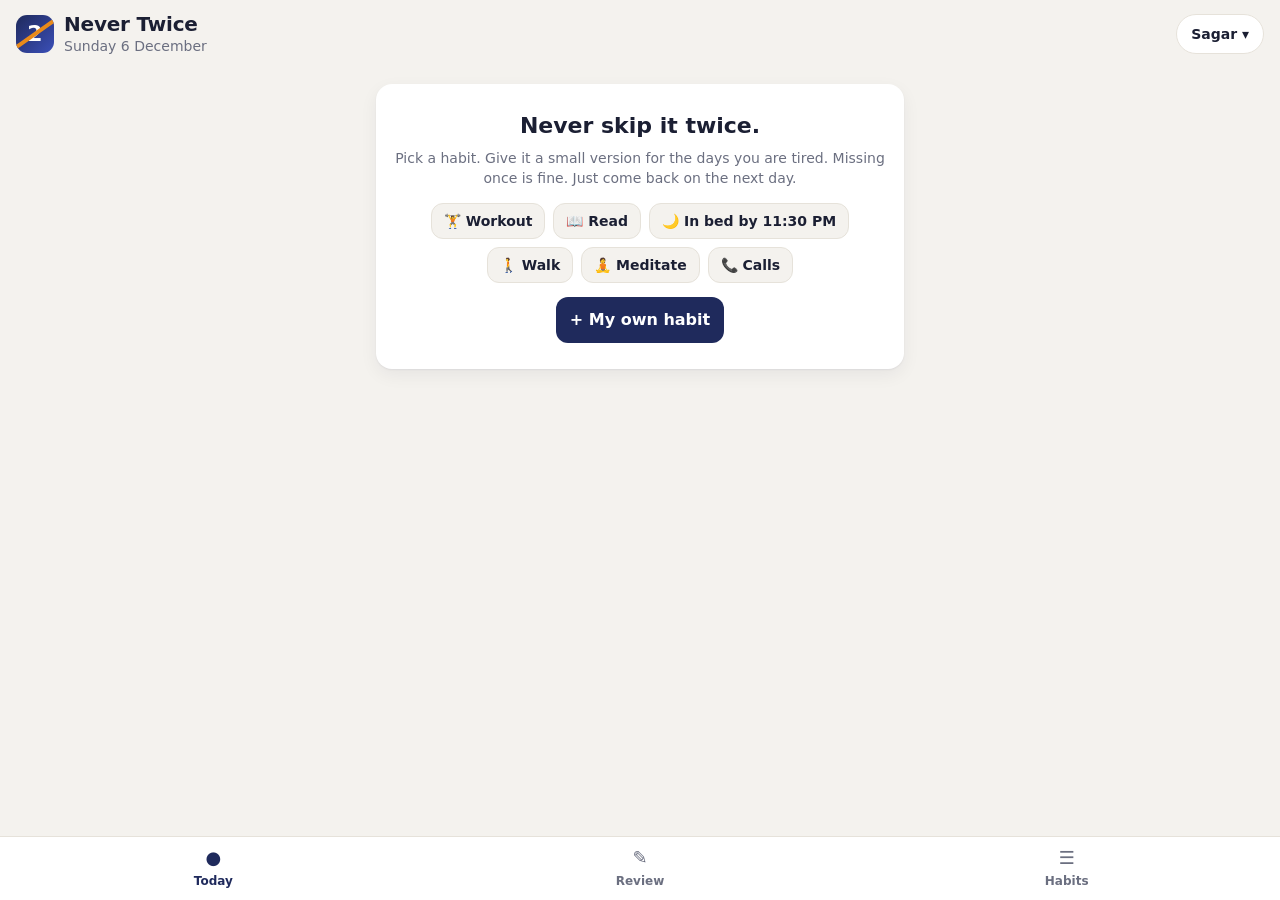
==== index.html @ 76607e94 "Never Twice: habit app built on one rule — never skip it twice Co-Authored-By: Claude Opus 5.5 <nore" ====
<!DOCTYPE html>
<html lang="en">
<head>
  <meta charset="UTF-8">
  <meta name="viewport" content="width=device-width, initial-scale=1, viewport-fit=cover">
  <title>Never Twice</title>
  <meta name="description" content="A habit tracker built on one rule: never skip it twice.">
  <meta name="theme-color" content="#1f2a5c">
  <link rel="manifest" href="manifest.json">
  <link rel="icon" href="icons/icon.svg" type="image/svg+xml">
  <link rel="apple-touch-icon" href="icons/icon-192.png">
  <meta name="apple-mobile-web-app-capable" content="yes">
  <meta name="apple-mobile-web-app-title" content="Never Twice">
  <link rel="stylesheet" href="styles.css">
</head>
<body>
  <header class="top">
    <div class="brand">
      <span class="logo" aria-hidden="true">2<i></i></span>
      <div>
        <h1>Never Twice</h1>
        <p id="today-label" class="muted"></p>
      </div>
    </div>
    <button id="person-btn" class="chip" aria-label="Switch person"></button>
  </header>

  <main>
    <!-- TODAY -->
    <section id="view-today" class="view">
      <div id="review-nudge"></div>
      <div id="today-summary" class="summary"></div>
      <div id="today-list"></div>
      <div id="rest-list"></div>
    </section>

    <!-- REVIEW -->
    <section id="view-review" class="view" hidden>
      <div class="week-nav">
        <button class="icon-btn" id="wk-prev" aria-label="Previous week">‹</button>
        <div><h2 id="wk-title">Weekly review</h2><p id="wk-range" class="muted"></p></div>
        <button class="icon-btn" id="wk-next" aria-label="Next week">›</button>
      </div>
      <p class="hint">Fifteen minutes. Three questions. Then put the comeback on your calendar.</p>

      <div class="card q">
        <div class="qn">1</div>
        <h3>What did I commit to this week?</h3>
        <div id="rv-commit"></div>
        <textarea id="rv-commit-note" rows="2" placeholder="Anything else you promised yourself this week"></textarea>
      </div>

      <div class="card q">
        <div class="qn warn">2</div>
        <h3>What did I miss twice?</h3>
        <div id="rv-twice"></div>
        <textarea id="rv-twice-note" rows="2" placeholder="What got in the way?"></textarea>
      </div>

      <div class="card q">
        <div class="qn">3</div>
        <h3>What needs to change?</h3>
        <textarea id="rv-change" rows="3" placeholder="One change for next week. Make it small."></textarea>
      </div>

      <div class="card q comeback-plan">
        <div class="qn go">↺</div>
        <h3>Put the comeback on the calendar</h3>
        <label>Habit <select id="cb-habit"></select></label>
        <label>Small version <input id="cb-small" type="text" placeholder="e.g. 10-minute workout"></label>
        <div class="row2">
          <label>Day <input id="cb-date" type="date"></label>
          <label>Time <input id="cb-time" type="time" value="07:00"></label>
        </div>
        <div class="row2">
          <a id="cb-gcal" class="btn ghost" target="_blank" rel="noopener">Google Calendar</a>
          <button id="cb-ics" class="btn ghost">Calendar file (.ics)</button>
        </div>
      </div>

      <button id="rv-save" class="btn primary wide">Save this review</button>
      <p id="rv-saved" class="muted center"></p>

      <h3 class="section-title">Past reviews</h3>
      <div id="rv-history"></div>
    </section>

    <!-- HABITS -->
    <section id="view-habits" class="view" hidden>
      <div class="rule card">
        <p class="rule-big">Never skip it twice.</p>
        <p class="muted">You will miss sometimes. The first miss is an accident. The second one is a choice. When you come back, start with the small version.</p>
      </div>
      <div class="section-head">
        <h3 class="section-title">Your habits</h3>
        <button id="add-habit" class="btn primary small">+ Add</button>
      </div>
      <div id="habit-list"></div>

      <h3 class="section-title">Stats</h3>
      <div id="stats" class="stats"></div>

      <h3 class="section-title">Backup</h3>
      <div class="card">
        <p class="muted">Your data stays on this phone. Save a backup now and then.</p>
        <div class="row2">
          <button id="export" class="btn ghost">Save backup</button>
          <label class="btn ghost file">Load backup<input id="import" type="file" accept="application/json,.json" hidden></label>
        </div>
      </div>
      <p class="muted center tiny" id="version"></p>
    </section>
  </main>

  <nav class="tabs" role="tablist">
    <button data-view="today" class="active"><span>●</span>Today</button>
    <button data-view="review"><span>✎</span>Review</button>
    <button data-view="habits"><span>☰</span>Habits</button>
  </nav>

  <!-- bottom sheet -->
  <div id="sheet-bg" class="sheet-bg" hidden></div>
  <div id="sheet" class="sheet" hidden role="dialog" aria-modal="true"></div>
  <div id="toast" class="toast" hidden></div>

  <script src="app.js"></script>
</body>
</html>
---- styles.css ----
:root {
  --bg: #f4f2ee;
  --card: #ffffff;
  --ink: #1b1f33;
  --muted: #6b6f80;
  --line: #e6e2da;
  --navy: #1f2a5c;
  --navy-2: #34418a;
  --done: #1f9d6b;
  --done-soft: #d8f3e7;
  --small: #2fa3b5;
  --small-soft: #d7f0f4;
  --amber: #e88a1a;
  --amber-soft: #fff1dc;
  --red: #d64545;
  --red-soft: #fde4e4;
  --shadow: 0 1px 2px rgba(20, 24, 50, .06), 0 6px 18px rgba(20, 24, 50, .06);
  --r: 16px;
  color-scheme: light;
}
@media (prefers-color-scheme: dark) {
  :root {
    --bg: #11131c; --card: #1b1e2b; --ink: #eceef6; --muted: #9a9fb3; --line: #2c3042;
    --navy: #8fa2ff; --navy-2: #b4c0ff;
    --done-soft: #143a2c; --small-soft: #12343b; --amber-soft: #3a2a12; --red-soft: #3d1b1f;
    --shadow: 0 1px 2px rgba(0,0,0,.3);
    color-scheme: dark;
  }
}
* { box-sizing: border-box; }
html, body { margin: 0; }
body {
  font: 16px/1.45 system-ui, -apple-system, "Segoe UI", Roboto, sans-serif;
  background: var(--bg); color: var(--ink);
  padding-bottom: calc(76px + env(safe-area-inset-bottom));
  -webkit-tap-highlight-color: transparent;
}
[hidden] { display: none !important; }
h1, h2, h3 { margin: 0; line-height: 1.2; }
h1 { font-size: 20px; letter-spacing: -.01em; }
h2 { font-size: 18px; }
h3 { font-size: 16px; }
.muted { color: var(--muted); margin: 0; font-size: 14px; }
.tiny { font-size: 12px; margin-top: 16px; }
.center { text-align: center; }
.hint { color: var(--muted); font-size: 14px; margin: 4px 0 14px; }

/* header */
.top {
  position: sticky; top: 0; z-index: 5;
  display: flex; align-items: center; justify-content: space-between; gap: 12px;
  padding: calc(12px + env(safe-area-inset-top)) 16px 12px;
  background: color-mix(in srgb, var(--bg) 88%, transparent);
  backdrop-filter: blur(10px); -webkit-backdrop-filter: blur(10px);
}
.brand { display: flex; align-items: center; gap: 10px; }
.logo {
  position: relative; width: 38px; height: 38px; border-radius: 11px;
  background: linear-gradient(135deg, #1f2a5c, #3b4fb8); color: #fff;
  display: grid; place-items: center; font-weight: 800; font-size: 22px; overflow: hidden;
}
.logo i { position: absolute; width: 46px; height: 4px; background: var(--amber); transform: rotate(-35deg); border-radius: 2px; }
.chip {
  border: 1px solid var(--line); background: var(--card); color: var(--ink);
  border-radius: 999px; padding: 8px 14px; font: inherit; font-size: 14px; font-weight: 600; min-height: 40px;
}

main { padding: 4px 16px 16px; max-width: 560px; margin: 0 auto; }

/* cards */
.card {
  background: var(--card); border-radius: var(--r); box-shadow: var(--shadow);
  padding: 16px; margin-bottom: 12px; position: relative;
}
.summary { display: flex; gap: 10px; margin-bottom: 12px; }
.summary .tile { flex: 1; background: var(--card); border-radius: 14px; padding: 12px; box-shadow: var(--shadow); }
.tile b { display: block; font-size: 22px; letter-spacing: -.02em; }
.tile span { font-size: 12px; color: var(--muted); }

.habit { border-left: 5px solid var(--line); }
.habit.ok { border-left-color: var(--navy-2); }
.habit.done { border-left-color: var(--done); }
.habit.comeback { border-left-color: var(--amber); background: linear-gradient(0deg, var(--card), var(--card)) padding-box; }
.habit.twice { border-left-color: var(--red); }
.h-top { display: flex; align-items: center; gap: 10px; }
.h-emoji { font-size: 26px; width: 40px; height: 40px; display: grid; place-items: center; border-radius: 12px; background: var(--bg); flex: none; }
.h-name { font-weight: 700; }
.h-sub { font-size: 13px; color: var(--muted); }
.badge { margin-left: auto; font-size: 12px; font-weight: 700; padding: 4px 9px; border-radius: 999px; white-space: nowrap; }
.badge.ok { background: var(--bg); color: var(--muted); }
.badge.done { background: var(--done-soft); color: var(--done); }
.badge.small { background: var(--small-soft); color: var(--small); }
.badge.comeback { background: var(--amber-soft); color: var(--amber); }
.badge.twice { background: var(--red-soft); color: var(--red); }
.msg { margin: 12px 0 0; font-size: 14px; padding: 10px 12px; border-radius: 12px; }
.msg.comeback { background: var(--amber-soft); }
.msg.twice { background: var(--red-soft); }
.msg.back { background: var(--done-soft); }

.dots { display: flex; gap: 3px; margin-top: 12px; flex-wrap: wrap; align-items: center; }
.dot {
  width: 18px; height: 18px; border-radius: 50%; border: 0; padding: 0; cursor: pointer;
  background: var(--line); position: relative;
}
.dot.full { background: var(--done); }
.dot.small { background: var(--small-soft); box-shadow: inset 0 0 0 3px var(--small); }
.dot.miss { background: transparent; box-shadow: inset 0 0 0 2px var(--red); }
.dot.miss.second { background: var(--red); }
.dot.open { background: transparent; border: 2px dashed var(--muted); }
.dots .lbl { font-size: 11px; color: var(--muted); flex-basis: 100%; margin-top: 2px; }

.actions { display: flex; flex-wrap: wrap; gap: 8px; margin-top: 12px; }
.btn {
  appearance: none; border: 0; border-radius: 12px; font: inherit; font-weight: 600;
  padding: 11px 14px; min-height: 44px; cursor: pointer; text-decoration: none;
  display: inline-flex; align-items: center; justify-content: center; gap: 6px; text-align: center;
}
.btn.primary { background: var(--navy); color: #fff; }
@media (prefers-color-scheme: dark) { .btn.primary { color: #11131c; } }
.btn.done { background: var(--done); color: #fff; }
.btn.amber { background: var(--amber); color: #fff; }
.btn.ghost { background: var(--bg); color: var(--ink); border: 1px solid var(--line); }
.btn.link { background: none; color: var(--muted); padding: 11px 6px; font-weight: 500; }
.btn.danger { background: var(--red-soft); color: var(--red); }
.btn.small { min-height: 36px; padding: 7px 12px; font-size: 14px; }
.btn.wide { width: 100%; }
.btn:active { transform: scale(.98); }
.actions .grow { flex: 1 1 160px; }

.section-title { margin: 22px 0 10px; font-size: 13px; text-transform: uppercase; letter-spacing: .06em; color: var(--muted); }
.section-head { display: flex; align-items: center; justify-content: space-between; }
.section-head .section-title { margin-bottom: 10px; }
.rest .h-emoji { font-size: 20px; width: 32px; height: 32px; }
.rest { padding: 12px 14px; }

.nudge {
  background: linear-gradient(135deg, #1f2a5c, #3b4fb8); color: #fff; border-radius: var(--r);
  padding: 14px 16px; margin-bottom: 12px; display: flex; gap: 12px; align-items: center;
}
.nudge p { margin: 2px 0 0; font-size: 14px; opacity: .85; }
.nudge .btn { background: #fff; color: #1f2a5c; margin-left: auto; flex: none; }

.empty { text-align: center; padding: 26px 18px; }
.empty .big { font-size: 22px; font-weight: 800; margin: 0 0 6px; }
.sugs { display: flex; flex-wrap: wrap; gap: 8px; justify-content: center; margin-top: 14px; }

/* review */
.week-nav { display: flex; align-items: center; gap: 10px; margin-top: 6px; }
.week-nav > div { flex: 1; text-align: center; }
.icon-btn { width: 44px; height: 44px; border-radius: 12px; border: 1px solid var(--line); background: var(--card); color: var(--ink); font-size: 22px; cursor: pointer; }
.icon-btn:disabled { opacity: .35; }
.q { padding-left: 56px; }
.qn {
  position: absolute; left: 14px; top: 14px; width: 30px; height: 30px; border-radius: 50%;
  background: var(--navy); color: #fff; display: grid; place-items: center; font-weight: 800; font-size: 15px;
}
@media (prefers-color-scheme: dark) { .qn { color: #11131c; } }
.qn.warn { background: var(--red); color: #fff; }
.qn.go { background: var(--done); color: #fff; }
.q h3 { margin: 4px 0 10px; }
textarea, input, select {
  width: 100%; font: inherit; color: var(--ink); background: var(--bg);
  border: 1px solid var(--line); border-radius: 12px; padding: 10px 12px; min-height: 44px;
}
textarea { resize: vertical; margin-top: 8px; }
label { display: block; font-size: 13px; color: var(--muted); margin-bottom: 10px; }
label > input, label > select { margin-top: 4px; }
.row2 { display: flex; gap: 10px; }
.row2 > * { flex: 1; }
.rv-row { display: flex; flex-wrap: wrap; align-items: center; gap: 4px 8px; padding: 8px 0; border-bottom: 1px solid var(--line); font-size: 14px; }
.rv-row:last-child { border-bottom: 0; }
.rv-row .n { flex-basis: 100%; color: var(--muted); font-size: 13px; display: flex; flex-wrap: wrap; gap: 4px; align-items: center; }
main { overflow-x: hidden; }
.pill { font-size: 12px; font-weight: 700; padding: 2px 8px; border-radius: 999px; }
.pill.full { background: var(--done-soft); color: var(--done); }
.pill.small { background: var(--small-soft); color: var(--small); }
.pill.miss { background: var(--red-soft); color: var(--red); }
.good { color: var(--done); font-size: 14px; margin: 0; font-weight: 600; }
.past { font-size: 14px; }
.past b { display: block; margin-bottom: 4px; }
.past p { margin: 4px 0; }
.past .k { color: var(--muted); font-size: 12px; text-transform: uppercase; letter-spacing: .05em; }

/* habits */
.rule { background: linear-gradient(135deg, #1f2a5c, #3b4fb8); color: #fff; }
.rule .muted { color: rgba(255,255,255,.8); }
.rule-big { font-size: 24px; font-weight: 800; margin: 0 0 6px; letter-spacing: -.02em; }
.hrow { display: flex; align-items: center; gap: 10px; cursor: pointer; }
.hrow .h-sub { font-size: 12px; }
.stats { display: grid; grid-template-columns: 1fr 1fr; gap: 10px; }
.stats .tile { background: var(--card); border-radius: 14px; padding: 12px; box-shadow: var(--shadow); }
.file { position: relative; }

/* tabs */
.tabs {
  position: fixed; left: 0; right: 0; bottom: 0; z-index: 6;
  display: flex; background: var(--card); border-top: 1px solid var(--line);
  padding-bottom: env(safe-area-inset-bottom);
}
.tabs button {
  flex: 1; border: 0; background: none; color: var(--muted); font: inherit; font-size: 12px; font-weight: 600;
  padding: 8px 0 10px; min-height: 58px; display: flex; flex-direction: column; align-items: center; gap: 2px; cursor: pointer;
}
.tabs button span { font-size: 18px; }
.tabs button.active { color: var(--navy); }

/* sheet */
.sheet-bg { position: fixed; inset: 0; background: rgba(10, 12, 25, .45); z-index: 20; }
.sheet {
  position: fixed; left: 0; right: 0; bottom: 0; z-index: 21; max-height: 88vh; overflow: auto;
  background: var(--card); border-radius: 20px 20px 0 0; padding: 18px 16px calc(18px + env(safe-area-inset-bottom));
  max-width: 560px; margin: 0 auto; animation: up .2s ease-out;
}
@keyframes up { from { transform: translateY(30px); opacity: 0; } }
.sheet h2 { margin-bottom: 12px; }
.daypick { display: flex; gap: 6px; margin: 4px 0 12px; }
.daypick button {
  flex: 1; min-height: 42px; border-radius: 10px; border: 1px solid var(--line); background: var(--bg);
  color: var(--ink); font: inherit; font-size: 13px; font-weight: 600; cursor: pointer; padding: 0;
}
.daypick button.on { background: var(--navy); color: #fff; border-color: var(--navy); }
@media (prefers-color-scheme: dark) { .daypick button.on { color: #11131c; } }
.quick { display: flex; gap: 6px; flex-wrap: wrap; margin-bottom: 14px; }
.stack { display: grid; gap: 8px; }

.toast {
  position: fixed; left: 50%; bottom: calc(86px + env(safe-area-inset-bottom)); transform: translateX(-50%);
  background: var(--ink); color: var(--bg); padding: 11px 16px; border-radius: 12px; font-size: 14px; font-weight: 600;
  z-index: 30; max-width: calc(100% - 32px); text-align: center; box-shadow: var(--shadow);
}
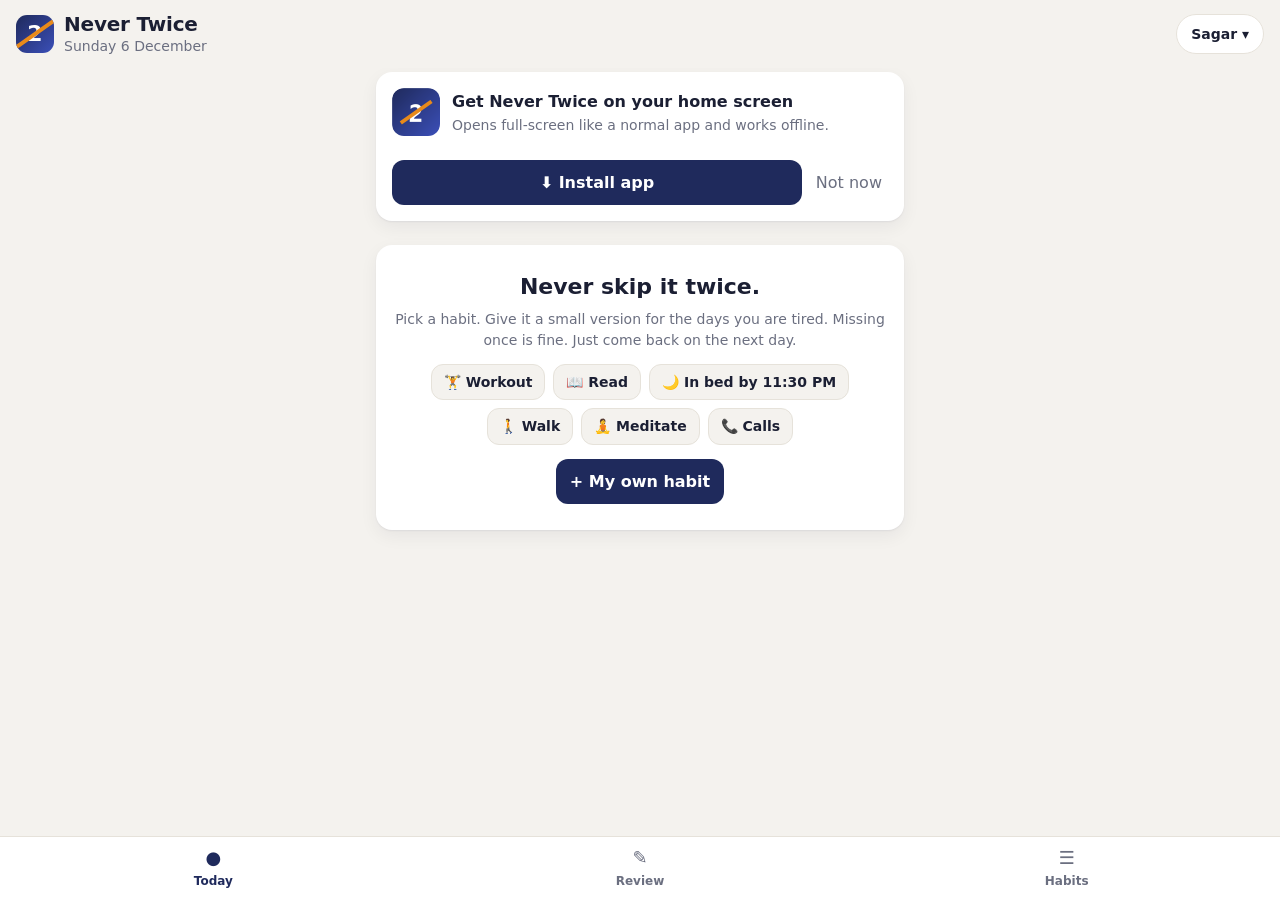
==== commit 0aa4052d: "Simpler: automatic weekly review, one-tap habits, install button and download page Co-Authored-By: C" ====
--- a/index.html
+++ b/index.html
@@ -28,6 +28,7 @@
   <main>
     <!-- TODAY -->
     <section id="view-today" class="view">
+      <div id="install-card"></div>
       <div id="review-nudge"></div>
       <div id="today-summary" class="summary"></div>
       <div id="today-list"></div>
@@ -41,48 +42,17 @@
         <div><h2 id="wk-title">Weekly review</h2><p id="wk-range" class="muted"></p></div>
         <button class="icon-btn" id="wk-next" aria-label="Next week">›</button>
       </div>
-      <p class="hint">Fifteen minutes. Three questions. Then put the comeback on your calendar.</p>
+      <p class="hint center">Nothing to fill in. The app reads your week for you.</p>
 
-      <div class="card q">
-        <div class="qn">1</div>
-        <h3>What did I commit to this week?</h3>
+      <div class="card">
+        <h3 style="margin-bottom:6px">Your week</h3>
         <div id="rv-commit"></div>
-        <textarea id="rv-commit-note" rows="2" placeholder="Anything else you promised yourself this week"></textarea>
       </div>
 
-      <div class="card q">
-        <div class="qn warn">2</div>
-        <h3>What did I miss twice?</h3>
-        <div id="rv-twice"></div>
-        <textarea id="rv-twice-note" rows="2" placeholder="What got in the way?"></textarea>
-      </div>
+      <div class="card" id="rv-twice"></div>
 
-      <div class="card q">
-        <div class="qn">3</div>
-        <h3>What needs to change?</h3>
-        <textarea id="rv-change" rows="3" placeholder="One change for next week. Make it small."></textarea>
-      </div>
-
-      <div class="card q comeback-plan">
-        <div class="qn go">↺</div>
-        <h3>Put the comeback on the calendar</h3>
-        <label>Habit <select id="cb-habit"></select></label>
-        <label>Small version <input id="cb-small" type="text" placeholder="e.g. 10-minute workout"></label>
-        <div class="row2">
-          <label>Day <input id="cb-date" type="date"></label>
-          <label>Time <input id="cb-time" type="time" value="07:00"></label>
-        </div>
-        <div class="row2">
-          <a id="cb-gcal" class="btn ghost" target="_blank" rel="noopener">Google Calendar</a>
-          <button id="cb-ics" class="btn ghost">Calendar file (.ics)</button>
-        </div>
-      </div>
-
-      <button id="rv-save" class="btn primary wide">Save this review</button>
+      <button id="rv-save" class="btn primary wide">Done ✓</button>
       <p id="rv-saved" class="muted center"></p>
-
-      <h3 class="section-title">Past reviews</h3>
-      <div id="rv-history"></div>
     </section>
 
     <!-- HABITS -->
@@ -108,6 +78,7 @@
           <label class="btn ghost file">Load backup<input id="import" type="file" accept="application/json,.json" hidden></label>
         </div>
       </div>
+      <button id="install-btn" class="btn primary wide" data-install>⬇ Install Never Twice on this phone</button>
       <p class="muted center tiny" id="version"></p>
     </section>
   </main>
--- a/styles.css
+++ b/styles.css
@@ -223,6 +223,17 @@
 .quick { display: flex; gap: 6px; flex-wrap: wrap; margin-bottom: 14px; }
 .stack { display: grid; gap: 8px; }
 
+.more { margin-bottom: 14px; }
+.more summary { cursor: pointer; color: var(--muted); font-size: 14px; font-weight: 600; padding: 8px 0; }
+.more[open] summary { margin-bottom: 8px; }
+.tw + .tw { border-top: 1px solid var(--line); margin-top: 8px; padding-top: 4px; }
+.btn:disabled { opacity: .55; }
+.installcard { display: flex; flex-wrap: wrap; gap: 12px; align-items: center; }
+.installcard img { border-radius: 12px; flex: none; }
+.installcard > div:nth-child(2) { flex: 1; min-width: 0; }
+.installcard p { margin-top: 2px; }
+.isteps { padding-left: 22px; margin: 0 0 14px; }
+.isteps li { margin-bottom: 10px; }
 .toast {
   position: fixed; left: 50%; bottom: calc(86px + env(safe-area-inset-bottom)); transform: translateX(-50%);
   background: var(--ink); color: var(--bg); padding: 11px 16px; border-radius: 12px; font-size: 14px; font-weight: 600;
